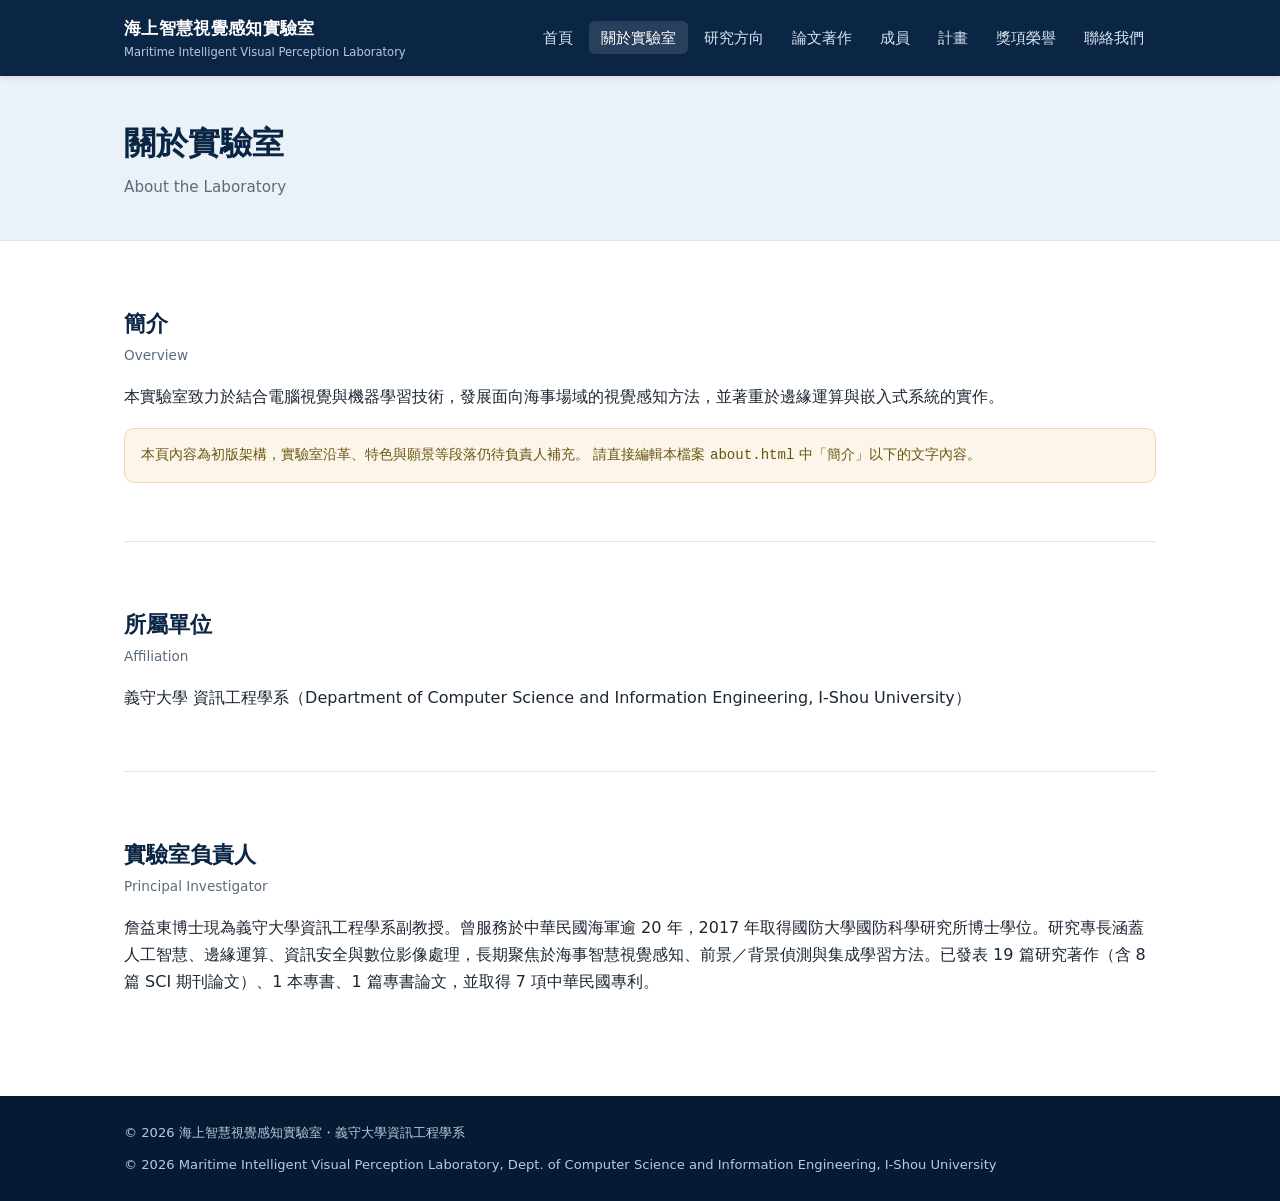
==== about.html @ 409ae9d0 "初始化實驗室網站（輕量靜態版） 海上智慧視覺感知實驗室網站：8 個頁面（首頁/關於/研究/論文/成員/計畫/獎項/聯絡）， 內容集中於 data/ 目錄的 JS 資料檔，不需 build 工具。  -" ====
<!doctype html>
<html lang="zh-Hant">
<head>
<meta charset="utf-8">
<meta name="viewport" content="width=device-width, initial-scale=1">
<title>關於實驗室 About | 海上智慧視覺感知實驗室</title>
<link rel="stylesheet" href="assets/css/style.css">
</head>
<body data-page="about">
<header class="site-header" id="site-header"></header>

<div class="page-header">
  <div class="wrap">
    <h1>關於實驗室</h1>
    <p class="en">About the Laboratory</p>
  </div>
</div>

<main>
  <div class="wrap">
    <section>
      <h2>簡介<span class="en-sub">Overview</span></h2>
      <p id="about-intro"></p>
      <p class="note-box">
        本頁內容為初版架構，實驗室沿革、特色與願景等段落仍待負責人補充。
        請直接編輯本檔案 <code>about.html</code> 中「簡介」以下的文字內容。
      </p>
    </section>

    <section>
      <h2>所屬單位<span class="en-sub">Affiliation</span></h2>
      <p id="about-institution"></p>
    </section>

    <section>
      <h2>實驗室負責人<span class="en-sub">Principal Investigator</span></h2>
      <p id="about-pi"></p>
    </section>
  </div>
</main>

<footer class="site-footer" id="site-footer"></footer>

<script src="data/site.js"></script>
<script src="data/people.js"></script>
<script src="assets/js/common.js"></script>
<script>
document.addEventListener("DOMContentLoaded", function () {
  var s = window.SITE_DATA;
  var p = window.PEOPLE_DATA;
  if (!s) return;
  document.getElementById("about-intro").textContent = s.homeIntro.zh;
  document.getElementById("about-institution").textContent = s.institution.zh + "（" + s.institution.en + "）";
  if (p && p.pi && p.pi[0]) {
    document.getElementById("about-pi").textContent = p.pi[0].bio_zh || "";
  }
});
</script>
</body>
</html>
---- assets/css/style.css ----
:root {
  --navy: #0b2545;
  --navy-dark: #071a33;
  --sea: #13598c;
  --sea-light: #eaf2f8;
  --ink: #1c2733;
  --muted: #5b6b7c;
  --line: #dde5ec;
  --bg: #ffffff;
  --accent: #d98e04;
  --radius: 10px;
  --max-w: 1080px;
}

* { box-sizing: border-box; }

html { scroll-behavior: smooth; }

body {
  margin: 0;
  font-family: "Noto Sans TC", "Segoe UI", system-ui, -apple-system, sans-serif;
  color: var(--ink);
  background: var(--bg);
  line-height: 1.7;
}

a { color: var(--sea); text-decoration: none; }
a:hover { text-decoration: underline; }

img { max-width: 100%; display: block; }

.wrap {
  max-width: var(--max-w);
  margin: 0 auto;
  padding: 0 24px;
}

/* Header */
header.site-header {
  background: var(--navy);
  color: #fff;
  position: sticky;
  top: 0;
  z-index: 50;
  box-shadow: 0 1px 6px rgba(0,0,0,.15);
}

.header-inner {
  display: flex;
  align-items: center;
  justify-content: space-between;
  padding: 14px 24px;
  max-width: var(--max-w);
  margin: 0 auto;
}

.brand {
  display: flex;
  flex-direction: column;
  color: #fff;
}
.brand:hover { text-decoration: none; }
.brand .brand-zh { font-size: 1.05rem; font-weight: 700; letter-spacing: .02em; }
.brand .brand-en { font-size: .72rem; color: #b9c9dd; }

nav.main-nav ul {
  list-style: none;
  display: flex;
  gap: 4px;
  margin: 0;
  padding: 0;
  flex-wrap: wrap;
}
nav.main-nav a {
  color: #dbe6f2;
  padding: 8px 12px;
  border-radius: 6px;
  font-size: .92rem;
  white-space: nowrap;
}
nav.main-nav a:hover,
nav.main-nav a.active {
  background: rgba(255,255,255,.12);
  color: #fff;
  text-decoration: none;
}

.nav-toggle {
  display: none;
  background: none;
  border: 1px solid #3a557a;
  color: #fff;
  border-radius: 6px;
  padding: 6px 10px;
  font-size: 1rem;
}

/* Hero */
.hero {
  background: linear-gradient(135deg, var(--navy) 0%, var(--sea) 100%);
  color: #fff;
  padding: 64px 24px;
}
.hero-inner { max-width: var(--max-w); margin: 0 auto; }
.hero h1 { font-size: 2rem; margin: 0 0 6px; }
.hero .hero-en { color: #cfe0f0; font-size: 1rem; margin: 0 0 22px; }
.hero p.lead { max-width: 640px; font-size: 1.05rem; color: #eaf2fb; }
.hero .lead-en { color: #c3d7ea; font-size: .95rem; max-width: 640px; }

/* Page header (non-home) */
.page-header {
  background: var(--sea-light);
  border-bottom: 1px solid var(--line);
  padding: 40px 24px;
}
.page-header h1 { margin: 0 0 4px; color: var(--navy); }
.page-header .en { color: var(--muted); font-size: .95rem; margin: 0; }

main { min-height: 50vh; }
section { padding: 44px 0; }
section + section { border-top: 1px solid var(--line); }

h2 { color: var(--navy); font-size: 1.4rem; margin-bottom: 4px; }
h2 .en-sub { display: block; font-size: .85rem; color: var(--muted); font-weight: 400; margin-top: 2px; }

.card-grid {
  display: grid;
  grid-template-columns: repeat(auto-fit, minmax(230px, 1fr));
  gap: 18px;
  margin-top: 22px;
}
.card {
  border: 1px solid var(--line);
  border-radius: var(--radius);
  padding: 18px;
  background: #fff;
}
.card .role-tag {
  display: inline-block;
  font-size: .7rem;
  font-weight: 700;
  letter-spacing: .04em;
  color: var(--sea);
  background: var(--sea-light);
  border-radius: 4px;
  padding: 2px 8px;
  margin-bottom: 8px;
}
.card h3 { margin: 0 0 4px; font-size: 1.05rem; color: var(--navy); }
.card .en { color: var(--muted); font-size: .82rem; margin: 0 0 8px; }
.card p.desc { margin: 0; font-size: .92rem; color: var(--ink); }
.card .status { font-size: .78rem; color: var(--accent); margin-top: 8px; }

/* Publications */
.pub-filters {
  display: flex;
  gap: 8px;
  flex-wrap: wrap;
  margin: 18px 0 8px;
}
.pub-filters button {
  border: 1px solid var(--line);
  background: #fff;
  padding: 6px 14px;
  border-radius: 999px;
  cursor: pointer;
  font-size: .85rem;
  color: var(--ink);
}
.pub-filters button.active {
  background: var(--navy);
  color: #fff;
  border-color: var(--navy);
}

.pub-group h3 {
  margin-top: 30px;
  color: var(--navy);
  border-left: 4px solid var(--sea);
  padding-left: 10px;
}
.pub-item {
  padding: 14px 0;
  border-bottom: 1px solid var(--line);
  display: flex;
  gap: 14px;
}
.pub-item .pub-year {
  flex: 0 0 62px;
  color: var(--muted);
  font-size: .85rem;
  font-weight: 600;
  padding-top: 2px;
}
.pub-item .pub-body { flex: 1; }
.pub-item .pub-title { font-weight: 600; color: var(--ink); }
a.pub-title { display: block; text-decoration: none; }
a.pub-title:hover { text-decoration: underline; color: var(--sea); }
.pub-item .pub-meta { font-size: .85rem; color: var(--muted); margin-top: 3px; }
.pub-item .pub-authors { font-size: .85rem; color: var(--ink); margin-top: 2px; }
.pub-item .pub-badges { margin-top: 6px; display: flex; gap: 6px; flex-wrap: wrap; }
.badge {
  font-size: .7rem;
  padding: 2px 8px;
  border-radius: 999px;
  background: var(--sea-light);
  color: var(--sea);
  white-space: nowrap;
}
.badge.doi-verified { background: #e6f4ea; color: #1e7e34; }
.badge.doi-pending { background: #fdf1e0; color: #a66a00; }

table.patent-table {
  width: 100%;
  border-collapse: collapse;
  margin-top: 16px;
  font-size: .92rem;
}
table.patent-table th, table.patent-table td {
  text-align: left;
  padding: 10px 8px;
  border-bottom: 1px solid var(--line);
}
table.patent-table th { color: var(--muted); font-weight: 600; font-size: .82rem; }

.note-box {
  background: #fbf6e9;
  border: 1px solid #ecdcac;
  border-radius: var(--radius);
  padding: 14px 16px;
  font-size: .88rem;
  color: #6b5410;
  margin-top: 18px;
}

/* Contact */
.contact-grid {
  display: grid;
  grid-template-columns: 1fr 1fr;
  gap: 30px;
  margin-top: 20px;
}
.contact-item { margin-bottom: 14px; }
.contact-item .label { font-size: .8rem; color: var(--muted); text-transform: uppercase; letter-spacing: .04em; }
.contact-item .value { font-size: 1rem; }

footer.site-footer {
  background: var(--navy-dark);
  color: #b9c9dd;
  padding: 26px 24px;
  font-size: .82rem;
  margin-top: 40px;
}
footer.site-footer .wrap { display: flex; justify-content: space-between; flex-wrap: wrap; gap: 10px; }

@media (max-width: 760px) {
  .header-inner { flex-wrap: wrap; }
  .nav-toggle { display: inline-block; }
  nav.main-nav { display: none; width: 100%; }
  nav.main-nav.open { display: block; }
  nav.main-nav ul { flex-direction: column; }
  .contact-grid { grid-template-columns: 1fr; }
}

/* Recent research highlights (single media slot: VGA video or representative figure) */
.highlight-card {
  display: grid;
  grid-template-columns: 200px 1fr;
  gap: 18px;
  border: 1px solid var(--line);
  border-radius: var(--radius);
  padding: 16px;
  background: #fff;
  margin-top: 14px;
  align-items: start;
}
.highlight-media { width: 100%; position: relative; }
.highlight-media img, .highlight-media video {
  width: 100%;
  aspect-ratio: 4 / 3;
  border-radius: 8px;
  object-fit: cover;
  background: var(--sea-light);
  display: block;
}
.highlight-media img.zoomable-img {
  cursor: zoom-in;
}
.highlight-media .yt-embed {
  width: 100%;
  aspect-ratio: 16 / 9;
  border-radius: 8px;
  border: 0;
  display: block;
}
.highlight-media .caption {
  font-size: .68rem;
  color: var(--muted);
  margin-top: 5px;
  line-height: 1.4;
}

/* Zoom-in button overlaid on video / YouTube thumbnails (images are directly clickable) */
.media-zoom-btn {
  position: absolute;
  right: 8px;
  bottom: 8px;
  z-index: 2;
  display: inline-flex;
  align-items: center;
  gap: 4px;
  padding: 4px 9px;
  font-size: .72rem;
  color: #fff;
  background: rgba(10, 30, 45, .72);
  border: 1px solid rgba(255, 255, 255, .35);
  border-radius: 6px;
  cursor: pointer;
  line-height: 1.4;
}
.media-zoom-btn:hover { background: rgba(10, 30, 45, .9); }

/* Lightbox: enlarged view of highlight images/videos */
.lightbox-overlay {
  position: fixed;
  inset: 0;
  z-index: 1000;
  display: flex;
  align-items: center;
  justify-content: center;
  padding: 32px;
  background: rgba(8, 16, 24, .88);
  cursor: zoom-out;
}
.lightbox-overlay[hidden] { display: none; }
.lightbox-content {
  max-width: min(92vw, 1080px);
  max-height: 88vh;
  cursor: default;
}
.lightbox-content img,
.lightbox-content video {
  display: block;
  max-width: 100%;
  max-height: 88vh;
  margin: 0 auto;
  border-radius: 8px;
  background: #000;
}
.lightbox-content iframe {
  display: block;
  width: min(92vw, 1080px);
  height: min(60vw, 608px);
  border: 0;
  border-radius: 8px;
  background: #000;
}
.lightbox-caption {
  margin-top: 12px;
  font-size: .82rem;
  color: #eef4f8;
  text-align: center;
  line-height: 1.5;
}
.lightbox-close {
  position: fixed;
  top: 16px;
  right: 20px;
  z-index: 1001;
  width: 40px;
  height: 40px;
  font-size: 1.6rem;
  line-height: 1;
  color: #fff;
  background: rgba(255, 255, 255, .12);
  border: 1px solid rgba(255, 255, 255, .35);
  border-radius: 50%;
  cursor: pointer;
}
.lightbox-close:hover { background: rgba(255, 255, 255, .24); }

@media (max-width: 640px) {
  .lightbox-overlay { padding: 16px; }
  .media-zoom-btn { font-size: .68rem; padding: 3px 7px; }
}
.highlight-body h3 { margin: 0 0 6px; font-size: 1.02rem; color: var(--navy); }
.highlight-body .venue { font-size: .8rem; color: var(--muted); margin-bottom: 8px; }
.highlight-body p.summary { font-size: .88rem; color: var(--ink); margin: 0; }
.highlight-body p.summary.empty { color: var(--muted); font-style: italic; }

@media (max-width: 640px) {
  .highlight-card { grid-template-columns: 1fr; }
}
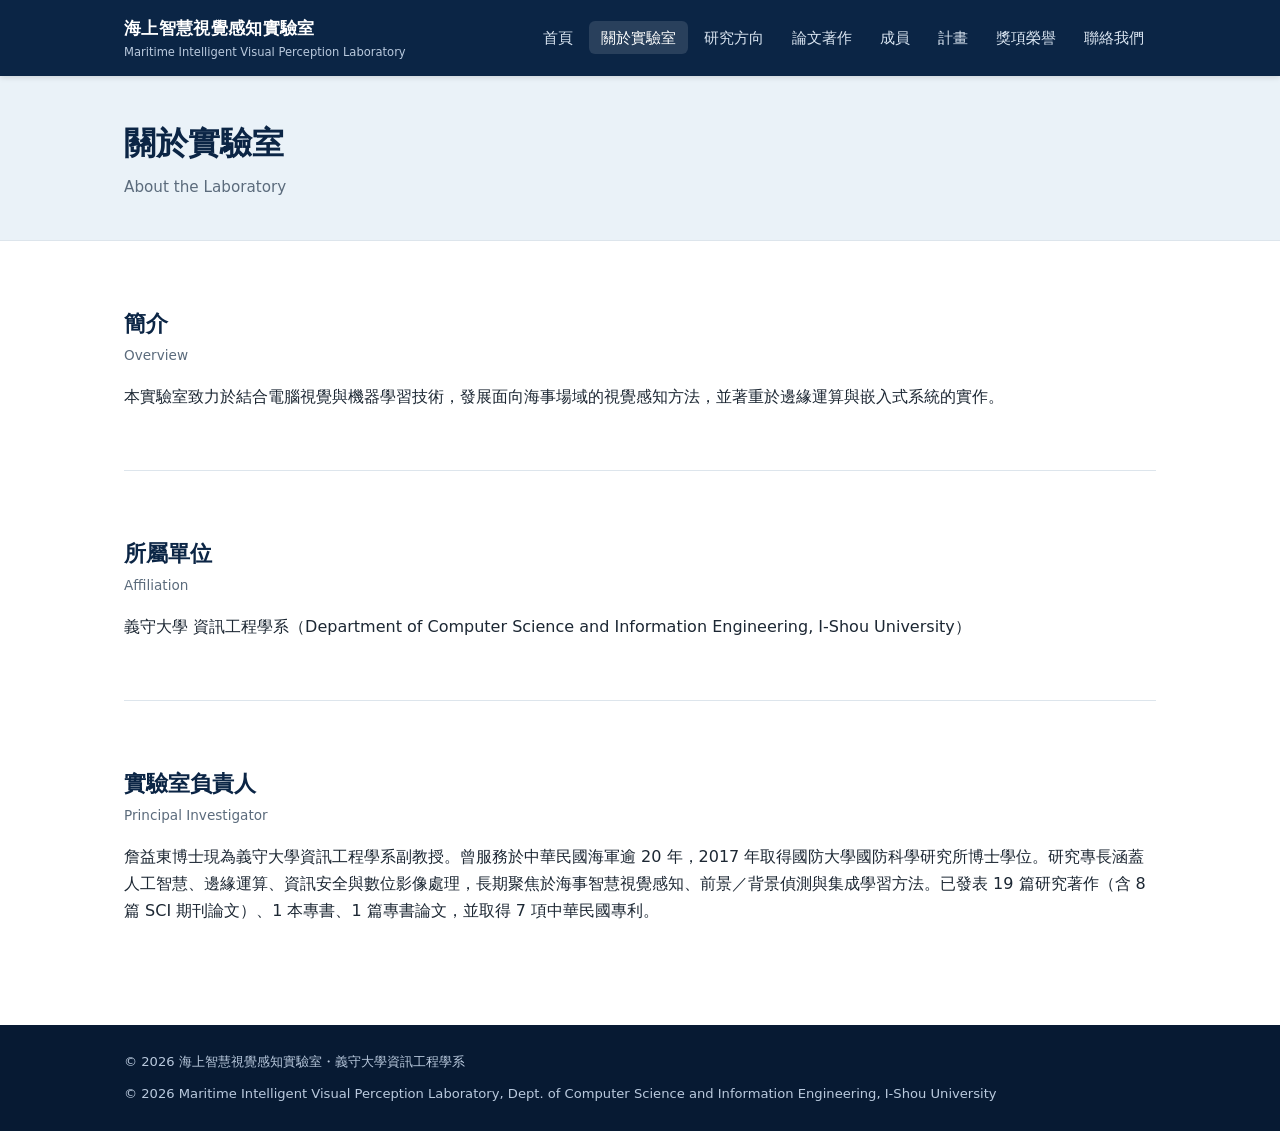
==== commit 9a2f15a3: "移除公開頁面上的內部技術/資料來源備註文字 各頁面原本顯示的資料來源、方法論說明等內部技術性文字，改為隱藏（欄位清空 + 渲染邏輯改成空值自動隱藏提示框），讓對外頁面觀感更簡潔專業：  - 關於實驗室" ====
--- a/about.html
+++ b/about.html
@@ -21,10 +21,6 @@
     <section>
       <h2>簡介<span class="en-sub">Overview</span></h2>
       <p id="about-intro"></p>
-      <p class="note-box">
-        本頁內容為初版架構，實驗室沿革、特色與願景等段落仍待負責人補充。
-        請直接編輯本檔案 <code>about.html</code> 中「簡介」以下的文字內容。
-      </p>
     </section>
 
     <section>
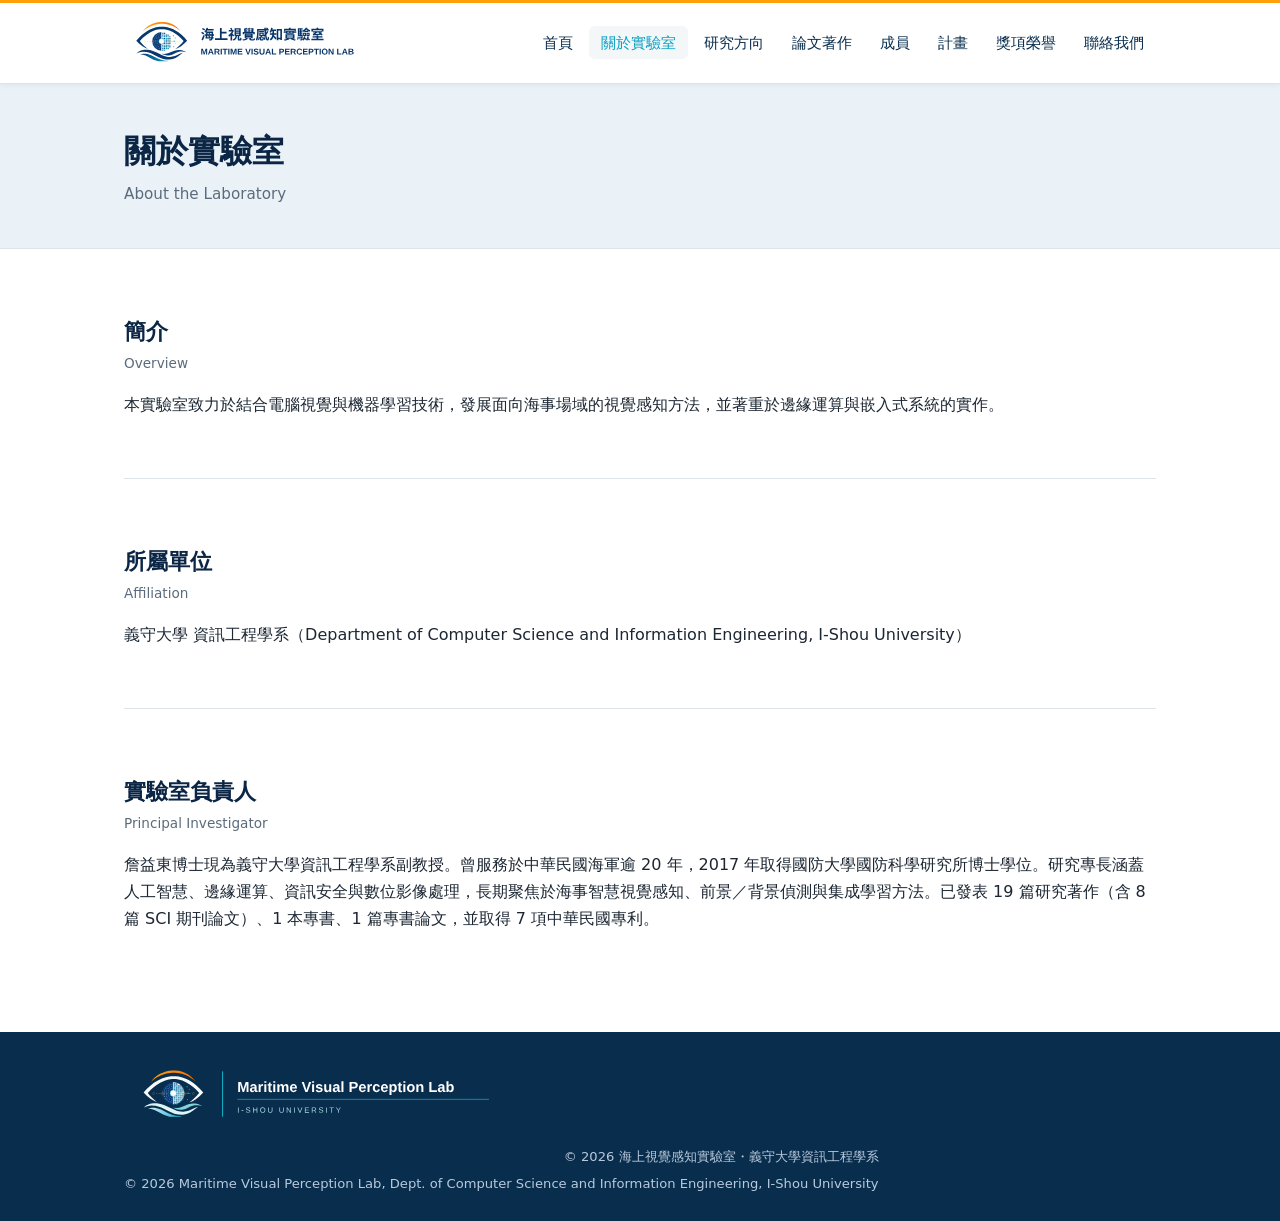
==== commit 61207d50: "Website Integration Dry Run: MVPLab Brand Pack v1.0 Non-production dry-run branch (brand-integration" ====
--- a/about.html
+++ b/about.html
@@ -3,8 +3,14 @@
 <head>
 <meta charset="utf-8">
 <meta name="viewport" content="width=device-width, initial-scale=1">
-<title>關於實驗室 About | 海上智慧視覺感知實驗室</title>
+<title>關於實驗室 About | 海上視覺感知實驗室 | Maritime Visual Perception Lab</title>
 <link rel="stylesheet" href="assets/css/style.css">
+<link rel="icon" href="assets/brand/favicon/favicon.ico" sizes="any">
+<link rel="icon" type="image/png" sizes="32x32" href="assets/brand/favicon/mvplab-favicon-open-32x32.png">
+<link rel="icon" type="image/png" sizes="16x16" href="assets/brand/favicon/mvplab-favicon-open-16x16.png">
+<link rel="apple-touch-icon" sizes="180x180" href="assets/brand/favicon/apple-touch-icon.png">
+<link rel="manifest" href="assets/brand/favicon/site.webmanifest">
+<meta name="theme-color" content="#082D4D">
 </head>
 <body data-page="about">
 <header class="site-header" id="site-header"></header>
--- a/assets/css/style.css
+++ b/assets/css/style.css
@@ -10,6 +10,19 @@
   --accent: #d98e04;
   --radius: 10px;
   --max-w: 1080px;
+
+  /* MVPLab Website Brand Tokens — Gate E v1.0 */
+  --mvplab-navy: #07356A;
+  --mvplab-deep-navy: #082D4D;
+  --mvplab-ocean: #0B6F9E;
+  --mvplab-teal: #0A9FC4;
+  --mvplab-cyan: #14B6CA;
+  --mvplab-light-cyan: #9EDCE7;
+  --mvplab-signal-yellow: #F5B20A;
+  --mvplab-orange-start: #FFA10A;
+  --mvplab-orange-end: #FF6D00;
+  --mvplab-mist: #F3F7F8;
+  --mvplab-white: #FFFFFF;
 }
 
 * { box-sizing: border-box; }
@@ -37,12 +50,14 @@
 
 /* Header */
 header.site-header {
-  background: var(--navy);
-  color: #fff;
+  background: rgba(255,255,255,.98);
+  color: var(--mvplab-deep-navy);
+  border-top: 3px solid var(--mvplab-orange-start);
+  border-bottom: 1px solid #D9E4E7;
   position: sticky;
   top: 0;
   z-index: 50;
-  box-shadow: 0 1px 6px rgba(0,0,0,.15);
+  box-shadow: 0 1px 6px rgba(0,0,0,.06);
 }
 
 .header-inner {
@@ -57,11 +72,20 @@
 .brand {
   display: flex;
   flex-direction: column;
-  color: #fff;
+  color: var(--mvplab-deep-navy);
 }
 .brand:hover { text-decoration: none; }
 .brand .brand-zh { font-size: 1.05rem; font-weight: 700; letter-spacing: .02em; }
-.brand .brand-en { font-size: .72rem; color: #b9c9dd; }
+.brand .brand-en { font-size: .72rem; color: var(--muted); }
+
+/* MVPLab brand lockups (header/footer) */
+.mvplab-site-brand img { display: block; width: auto; max-width: 100%; }
+.mvplab-site-brand--header img { height: 52px; }
+.mvplab-site-brand--footer img { height: 72px; }
+@media (max-width: 820px) {
+  .mvplab-site-brand--header img { height: 42px; }
+  .mvplab-site-brand--footer img { height: 58px; }
+}
 
 nav.main-nav ul {
   list-style: none;
@@ -72,7 +96,7 @@
   flex-wrap: wrap;
 }
 nav.main-nav a {
-  color: #dbe6f2;
+  color: var(--mvplab-deep-navy);
   padding: 8px 12px;
   border-radius: 6px;
   font-size: .92rem;
@@ -80,16 +104,16 @@
 }
 nav.main-nav a:hover,
 nav.main-nav a.active {
-  background: rgba(255,255,255,.12);
-  color: #fff;
+  background: var(--mvplab-mist);
+  color: var(--mvplab-teal);
   text-decoration: none;
 }
 
 .nav-toggle {
   display: none;
   background: none;
-  border: 1px solid #3a557a;
-  color: #fff;
+  border: 1px solid #D9E4E7;
+  color: var(--mvplab-deep-navy);
   border-radius: 6px;
   padding: 6px 10px;
   font-size: 1rem;
@@ -245,13 +269,25 @@
 .contact-item .value { font-size: 1rem; }
 
 footer.site-footer {
-  background: var(--navy-dark);
+  background: var(--mvplab-deep-navy);
   color: #b9c9dd;
   padding: 26px 24px;
   font-size: .82rem;
   margin-top: 40px;
 }
-footer.site-footer .wrap { display: flex; justify-content: space-between; flex-wrap: wrap; gap: 10px; }
+footer.site-footer .footer-inner {
+  display: flex;
+  align-items: center;
+  justify-content: space-between;
+  flex-wrap: wrap;
+  gap: 16px;
+}
+footer.site-footer .footer-meta { display: flex; flex-direction: column; gap: 4px; text-align: right; }
+
+@media (max-width: 640px) {
+  footer.site-footer .footer-inner { flex-direction: column; align-items: flex-start; gap: 14px; }
+  footer.site-footer .footer-meta { text-align: left; }
+}
 
 @media (max-width: 760px) {
   .header-inner { flex-wrap: wrap; }
